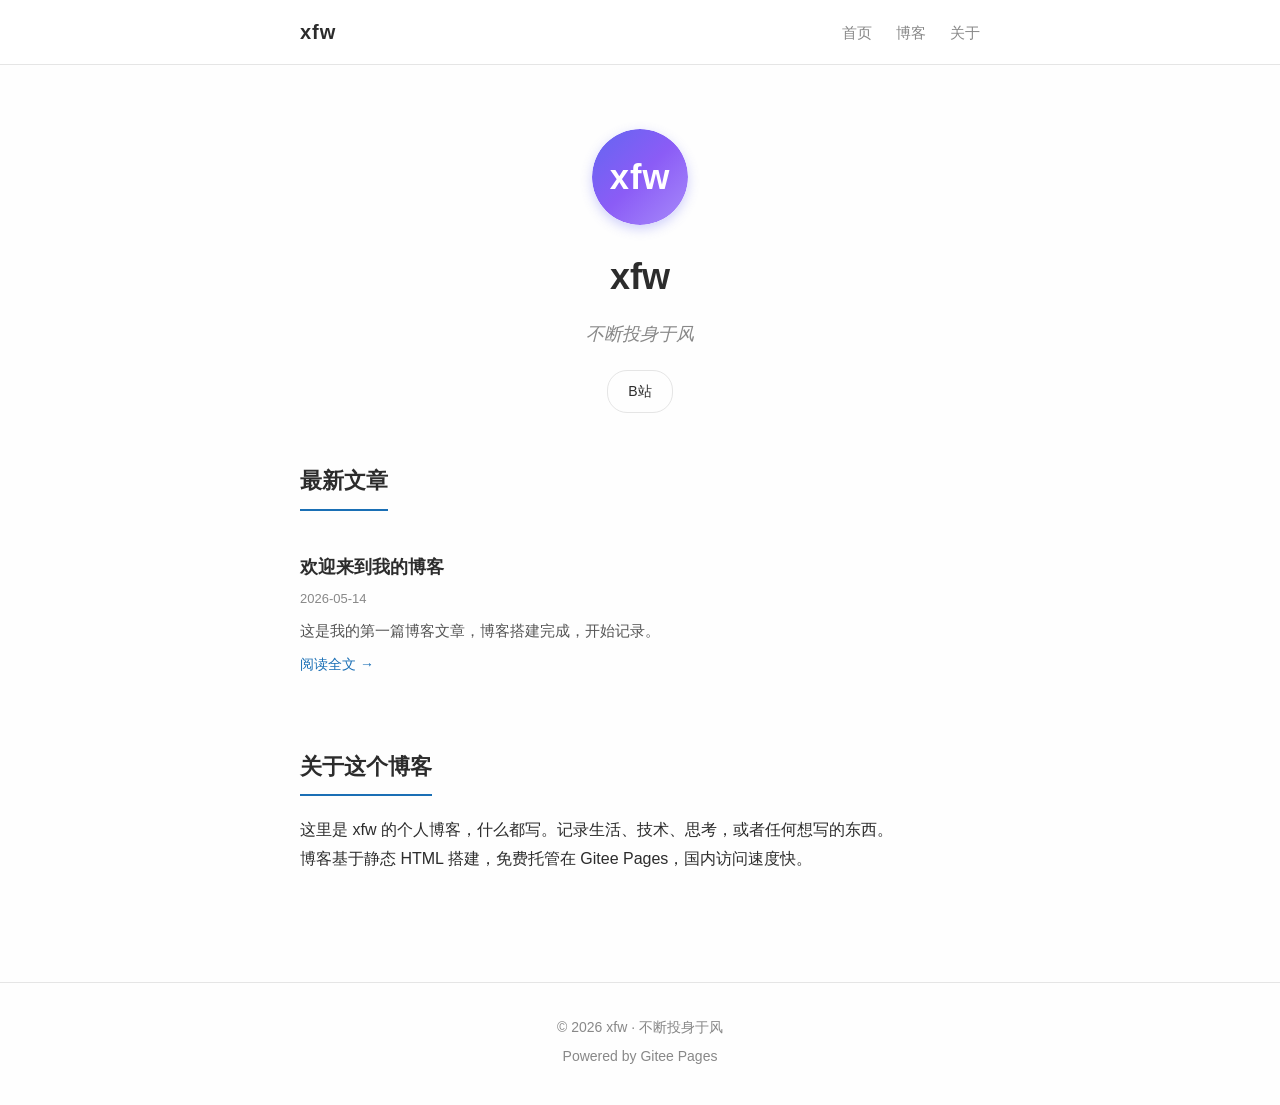
==== index.html @ 4ffa458f "Add files via upload" ====
<!DOCTYPE html>
<html lang="zh-CN">
<head>
    <meta charset="UTF-8">
    <meta name="viewport" content="width=device-width, initial-scale=1.0">
    <title>xfw - 不断投身于风</title>
    <link rel="stylesheet" href="style.css">
    <meta name="description" content="xfw 的个人博客，什么都写。">
</head>
<body>
    <nav>
        <div class="nav-inner">
            <a href="index.html" class="logo">xfw</a>
            <div class="nav-links">
                <a href="index.html">首页</a>
                <a href="blog.html">博客</a>
                <a href="about.html">关于</a>
            </div>
        </div>
    </nav>

    <header class="hero">
        <img src="avatar.svg" alt="xfw 头像" class="avatar">
        <h1>xfw</h1>
        <p class="tagline">不断投身于风</p>
        <div class="social-links">
            <a href="https://space.bilibili.com/299655899" class="social-btn" target="_blank">B站</a>
        </div>
    </header>

    <main class="container">
        <section class="section">
            <h2>最新文章</h2>
            <div class="post-list">
                <article class="post-card">
                    <h3><a href="posts/欢迎来到我的博客.html">欢迎来到我的博客</a></h3>
                    <time>2026-05-14</time>
                    <p class="excerpt">这是我的第一篇博客文章，博客搭建完成，开始记录。</p>
                    <a href="posts/欢迎来到我的博客.html" class="read-more">阅读全文 →</a>
                </article>
            </div>
        </section>

        <section class="section">
            <h2>关于这个博客</h2>
            <p>这里是 xfw 的个人博客，什么都写。记录生活、技术、思考，或者任何想写的东西。</p>
            <p>博客基于静态 HTML 搭建，免费托管在 Gitee Pages，国内访问速度快。</p>
        </section>
    </main>

    <footer>
        <p>© 2026 xfw · 不断投身于风</p>
        <p class="footer-link"><a href="https://gitee.com">Powered by Gitee Pages</a></p>
    </footer>
</body>
</html>
---- style.css ----
/* xfw Blog Styles - Clean & Modern */

:root {
    --bg: #fefefe;
    --surface: #ffffff;
    --text: #2c2c2c;
    --muted: #888888;
    --accent: #1a6fb5;
    --accent-hover: #155a94;
    --border: #e5e5e5;
    --radius: 8px;
    --shadow: 0 1px 3px rgba(0,0,0,0.06);
    --max-w: 720px;
}

* { margin: 0; padding: 0; box-sizing: border-box; }

body {
    font-family: -apple-system, BlinkMacSystemFont, "Segoe UI", "Noto Sans SC", "PingFang SC", "Microsoft YaHei", sans-serif;
    background: var(--bg);
    color: var(--text);
    line-height: 1.8;
    font-size: 16px;
}

/* Nav */
nav {
    border-bottom: 1px solid var(--border);
    background: var(--surface);
    position: sticky;
    top: 0;
    z-index: 100;
}
.nav-inner {
    max-width: var(--max-w);
    margin: 0 auto;
    padding: 14px 20px;
    display: flex;
    justify-content: space-between;
    align-items: center;
}
.logo {
    font-size: 20px;
    font-weight: 700;
    color: var(--text);
    text-decoration: none;
    letter-spacing: 1px;
}
.nav-links { display: flex; gap: 24px; }
.nav-links a {
    color: var(--muted);
    text-decoration: none;
    font-size: 15px;
    transition: color 0.2s;
}
.nav-links a:hover { color: var(--accent); }

/* Hero */
.hero {
    text-align: center;
    padding: 64px 20px 48px;
}
.avatar {
    width: 96px;
    height: 96px;
    border-radius: 50%;
    margin: 0 auto 20px;
    display: block;
    box-shadow: 0 4px 12px rgba(99,102,241,0.3);
}
.hero h1 { font-size: 36px; font-weight: 800; margin-bottom: 8px; }
.tagline {
    font-size: 18px;
    color: var(--muted);
    font-style: italic;
    margin-bottom: 20px;
}
.social-links { display: flex; justify-content: center; gap: 12px; }
.social-btn {
    display: inline-block;
    padding: 8px 20px;
    border: 1px solid var(--border);
    border-radius: 20px;
    color: var(--text);
    text-decoration: none;
    font-size: 14px;
    transition: all 0.2s;
}
.social-btn:hover { border-color: var(--accent); color: var(--accent); }

/* Container */
.container { max-width: var(--max-w); margin: 0 auto; padding: 0 20px 60px; }
.section { margin-bottom: 48px; }
.section h2 {
    font-size: 22px;
    margin-bottom: 20px;
    padding-bottom: 8px;
    border-bottom: 2px solid var(--accent);
    display: inline-block;
}

/* Post Cards */
.post-card {
    padding: 20px 0;
    border-bottom: 1px solid var(--border);
}
.post-card:last-child { border: none; }
.post-card h3 { font-size: 18px; margin-bottom: 4px; }
.post-card h3 a {
    color: var(--text);
    text-decoration: none;
    transition: color 0.2s;
}
.post-card h3 a:hover { color: var(--accent); }
.post-card time {
    font-size: 13px;
    color: var(--muted);
    display: block;
    margin-bottom: 6px;
}
.excerpt { color: #555; font-size: 15px; margin-bottom: 6px; }
.read-more {
    font-size: 14px;
    color: var(--accent);
    text-decoration: none;
}
.read-more:hover { text-decoration: underline; }

/* Blog List Page */
.blog-header {
    text-align: center;
    padding: 48px 20px 32px;
}
.blog-header h1 { font-size: 32px; font-weight: 800; margin-bottom: 8px; }
.blog-header p { color: var(--muted); }

/* Post Content */
.post {
    max-width: var(--max-w);
    margin: 0 auto;
    padding: 40px 20px 60px;
}
.post-title { font-size: 32px; font-weight: 800; margin-bottom: 8px; }
.post-meta {
    font-size: 14px;
    color: var(--muted);
    margin-bottom: 32px;
    display: flex;
    gap: 16px;
    align-items: center;
}
.post-body { font-size: 16px; }
.post-body p { margin-bottom: 16px; }
.post-body h2 { font-size: 22px; margin: 32px 0 12px; }
.post-body h3 { font-size: 18px; margin: 24px 0 10px; }
.post-body ul, .post-body ol { margin: 12px 0 12px 24px; }
.post-body li { margin-bottom: 6px; }
.post-body blockquote {
    border-left: 4px solid var(--accent);
    padding: 8px 16px;
    margin: 16px 0;
    background: #f8f9fb;
    border-radius: 0 var(--radius) var(--radius) 0;
    color: #555;
}
.post-body code {
    background: #f4f4f4;
    padding: 2px 6px;
    border-radius: 3px;
    font-size: 14px;
}
.post-body pre {
    background: #2c2c2c;
    color: #eee;
    padding: 16px;
    border-radius: var(--radius);
    overflow-x: auto;
    margin: 16px 0;
}
.post-body pre code { background: none; padding: 0; color: #eee; }
.post-body img { max-width: 100%; border-radius: var(--radius); margin: 16px 0; }
.post-back {
    display: inline-block;
    margin-top: 40px;
    color: var(--accent);
    text-decoration: none;
    font-size: 14px;
}
.post-back:hover { text-decoration: underline; }

/* About Page */
.about-header {
    text-align: center;
    padding: 48px 20px 32px;
}
.about-header h1 { font-size: 32px; font-weight: 800; }
.about-content {
    max-width: var(--max-w);
    margin: 0 auto;
    padding: 0 20px 60px;
    font-size: 16px;
}
.about-content h2 { font-size: 20px; margin: 32px 0 12px; }
.about-content p { margin-bottom: 14px; }

/* Footer */
footer {
    text-align: center;
    padding: 32px 20px;
    border-top: 1px solid var(--border);
    color: var(--muted);
    font-size: 14px;
}
footer p { margin-bottom: 4px; }
.footer-link a { color: var(--muted); text-decoration: none; }
.footer-link a:hover { color: var(--accent); }

/* Mobile */
@media (max-width: 600px) {
    .hero h1 { font-size: 28px; }
    .post-title { font-size: 24px; }
    .post-body { font-size: 15px; }
    .nav-links { gap: 16px; }
}
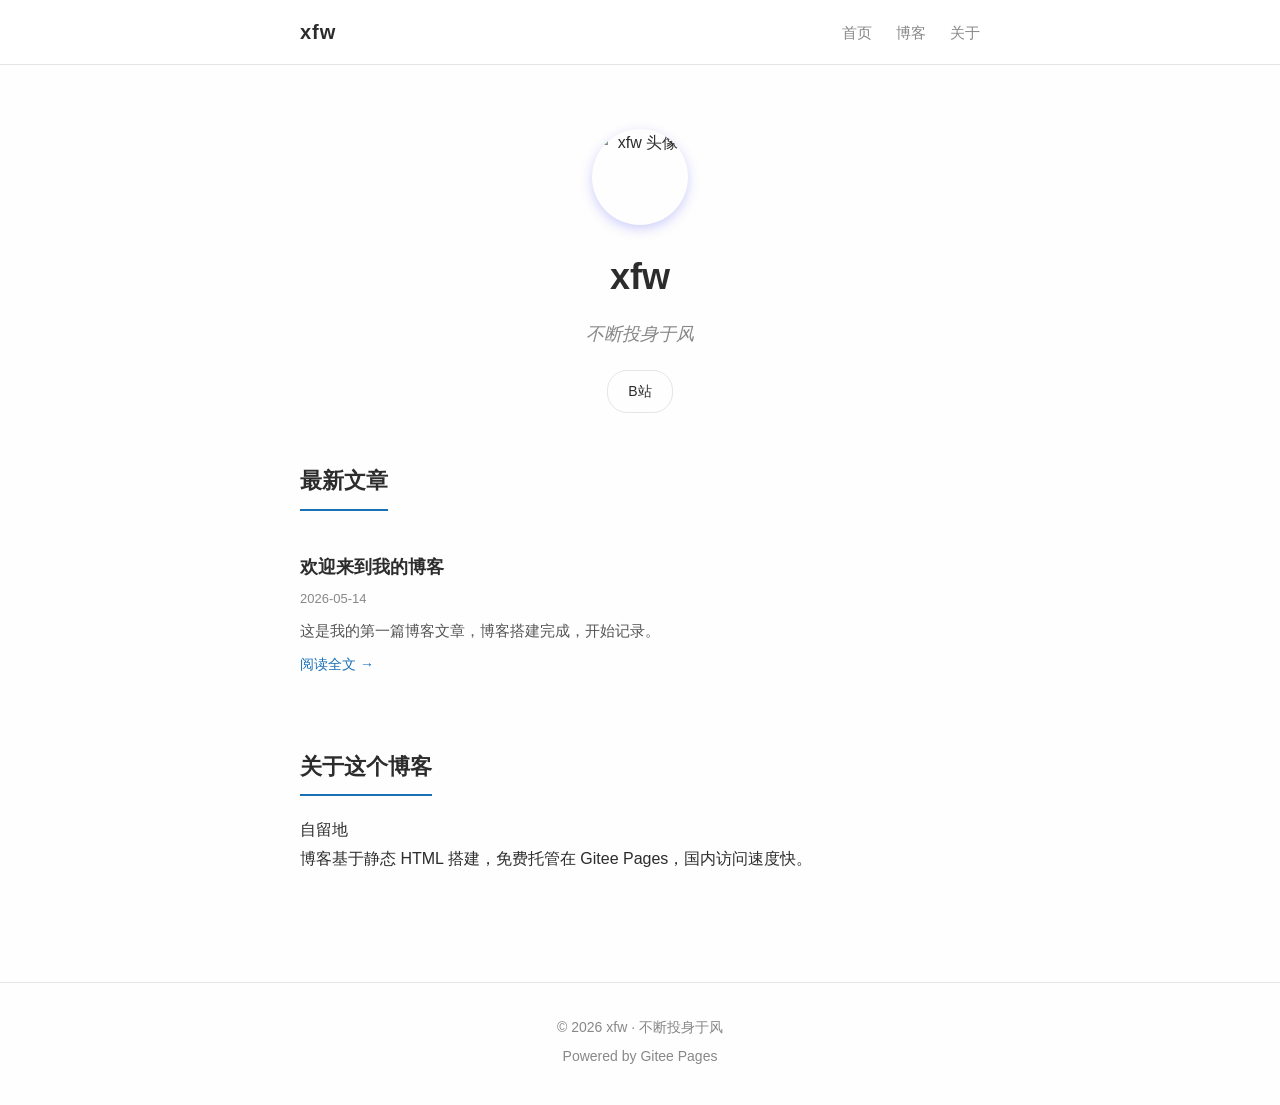
==== commit 17521415: "Update index.html" ====
--- a/index.html
+++ b/index.html
@@ -43,7 +43,7 @@
 
         <section class="section">
             <h2>关于这个博客</h2>
-            <p>这里是 xfw 的个人博客，什么都写。记录生活、技术、思考，或者任何想写的东西。</p>
+            <p>自留地</p>
             <p>博客基于静态 HTML 搭建，免费托管在 Gitee Pages，国内访问速度快。</p>
         </section>
     </main>
@@ -53,4 +53,4 @@
         <p class="footer-link"><a href="https://gitee.com">Powered by Gitee Pages</a></p>
     </footer>
 </body>
-</html>+</html>
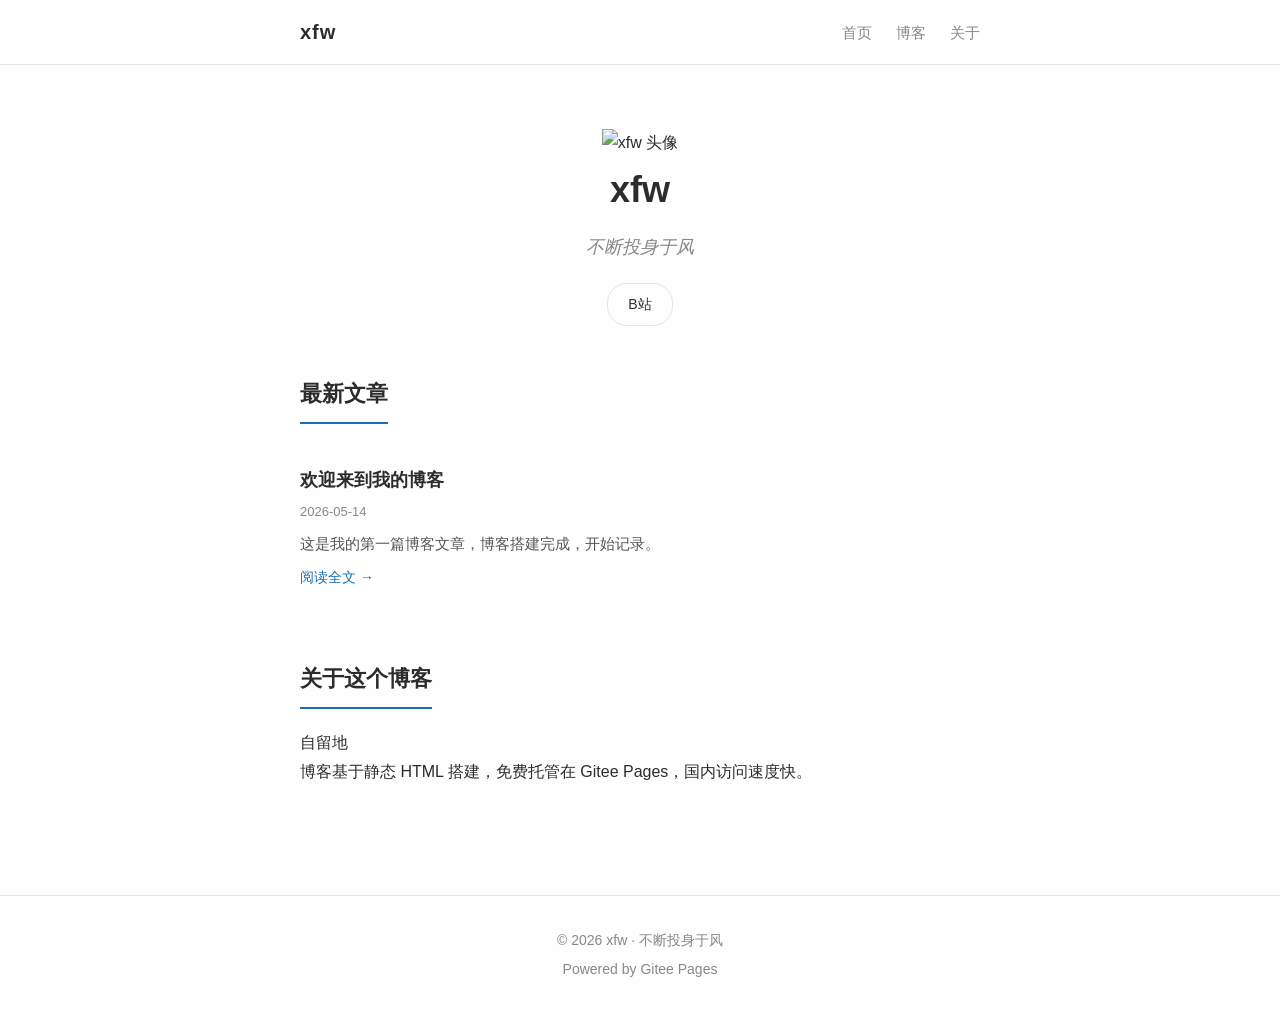
==== commit 7e6e6a95: "Update index.html" ====
--- a/index.html
+++ b/index.html
@@ -20,7 +20,7 @@
     </nav>
 
     <header class="hero">
-        <img src="avatar.svg" alt="xfw 头像" class="avatar">
+        <img src="avatar.svg" alt="xfw 头像" class="0e599f412ee6a88c30fd4f0e59116285">
         <h1>xfw</h1>
         <p class="tagline">不断投身于风</p>
         <div class="social-links">
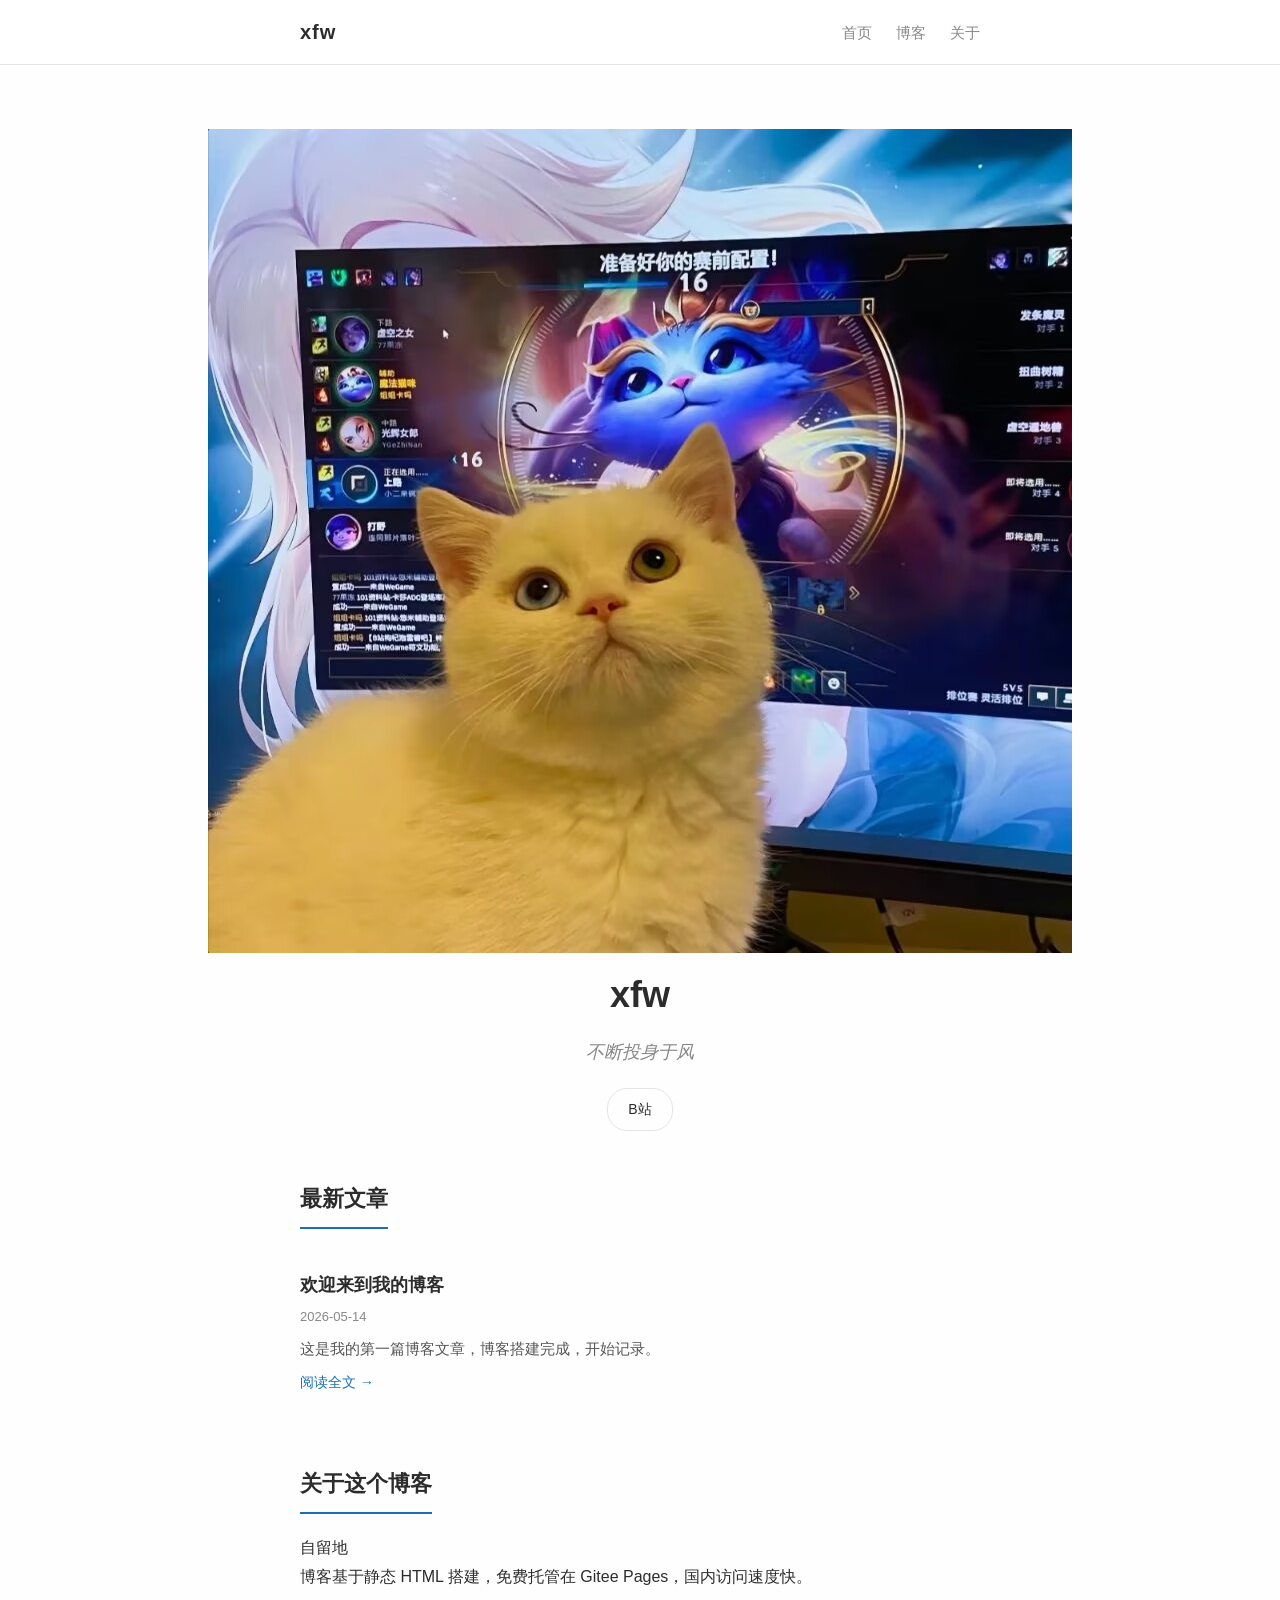
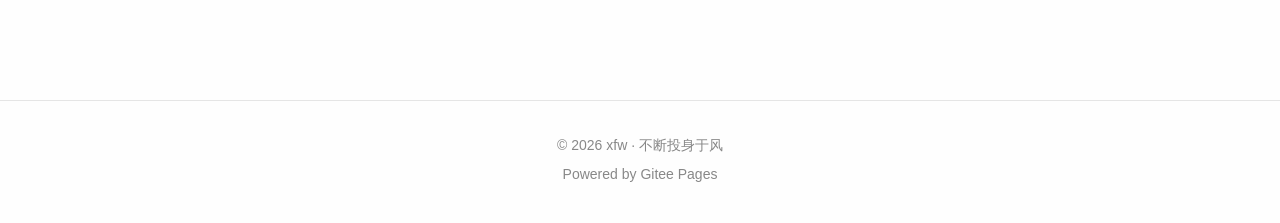
==== commit d581611e: "Update index.html" ====
--- a/index.html
+++ b/index.html
@@ -20,7 +20,7 @@
     </nav>
 
     <header class="hero">
-        <img src="avatar.svg" alt="xfw 头像" class="0e599f412ee6a88c30fd4f0e59116285">
+        <img src="0e599f412ee6a88c30fd4f0e59116285.png" alt="xfw 头像" class="0e599f412ee6a88c30fd4f0e59116285.png">
         <h1>xfw</h1>
         <p class="tagline">不断投身于风</p>
         <div class="social-links">
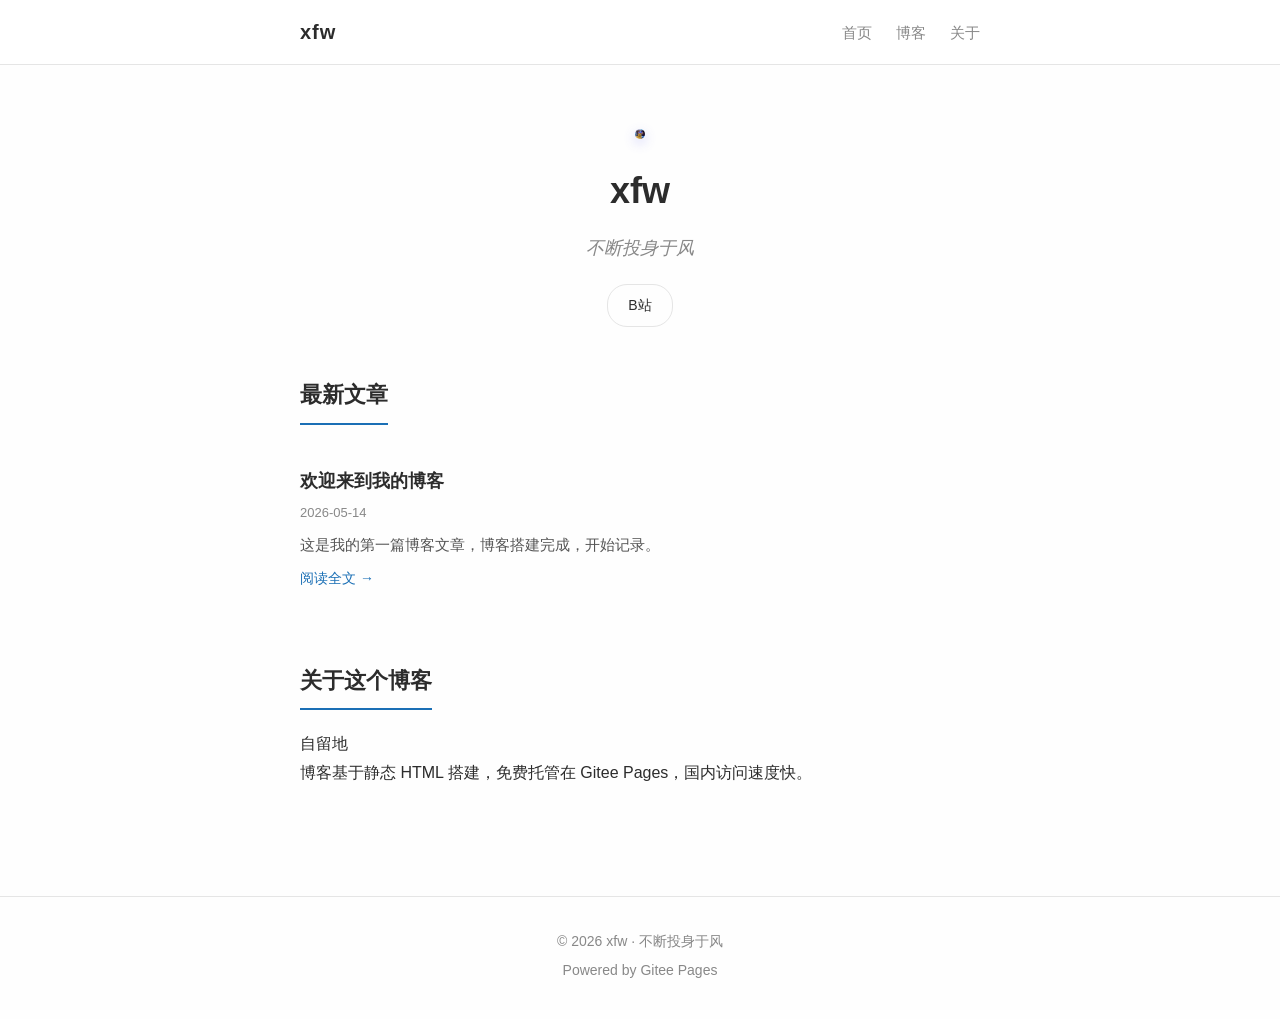
==== commit 4c7fb785: "Update index.html" ====
--- a/index.html
+++ b/index.html
@@ -20,7 +20,7 @@
     </nav>
 
     <header class="hero">
-        <img src="0e599f412ee6a88c30fd4f0e59116285.png" alt="xfw 头像" class="0e599f412ee6a88c30fd4f0e59116285.png">
+        <img src="0e599f412ee6a88c30fd4f0e59116285.png" alt="xfw 头像" class="avatar">
         <h1>xfw</h1>
         <p class="tagline">不断投身于风</p>
         <div class="social-links">
--- a/style.css
+++ b/style.css
@@ -61,8 +61,8 @@
     padding: 64px 20px 48px;
 }
 .avatar {
-    width: 96px;
-    height: 96px;
+    width: 10px;
+    height: 10px;
     border-radius: 50%;
     margin: 0 auto 20px;
     display: block;
@@ -221,4 +221,23 @@
     .post-title { font-size: 24px; }
     .post-body { font-size: 15px; }
     .nav-links { gap: 16px; }
-}+}
+/* 头像样式 */
+.0e599f412ee6a88c30fd4f0e59116285 {
+  /* 尺寸控制：自己改数字，宽高设成一样才是正圆 */
+  width: 10px;
+  height: 10px;
+
+  /* 防止图片拉伸变形，自动裁剪居中 */
+  object-fit: cover;
+
+  /* 可选：改成圆形头像 */
+  border-radius: 50%;
+
+  /* 可选：加个边框/阴影，更好看 */
+  border: 2px solid #eee;
+  box-shadow: 0 0 5px rgba(0,0,0,0.1);
+
+  /* 可选：手机端自适应，不会超出屏幕 */
+  max-width: 100%;
+}
